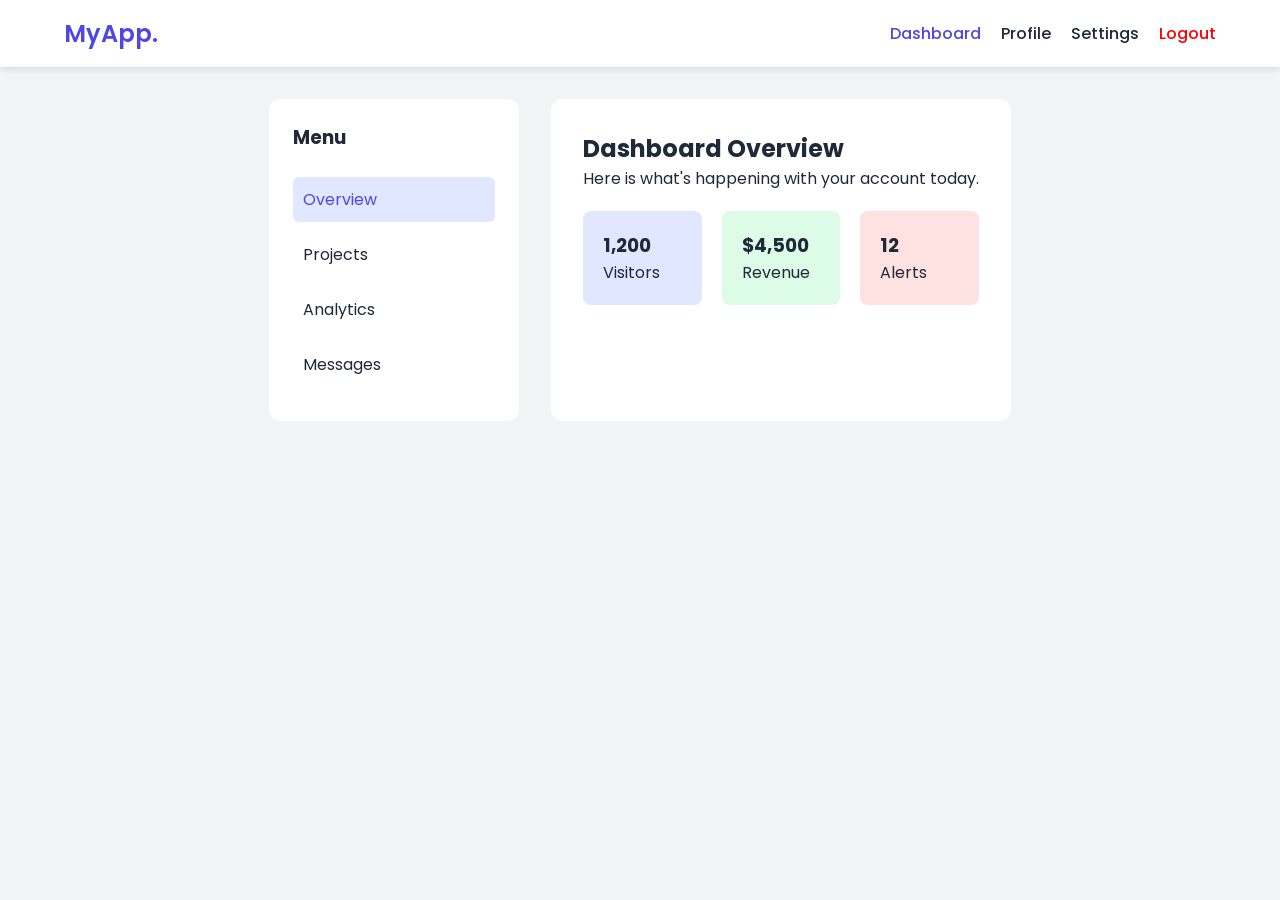
==== dashboard.html @ 430c703a "first commit" ====
<!DOCTYPE html>
<html lang="en">
<head>
    <meta charset="UTF-8">
    <title>Dashboard - MyApp</title>
    <link rel="stylesheet" href="style.css">
</head>
<body>
    <nav>
        <a href="index.html" class="logo">MyApp.</a>
        <ul class="nav-links">
            <li><a href="dashboard.html" class="active">Dashboard</a></li>
            <li><a href="profile.html">Profile</a></li>
            <li><a href="settings.html">Settings</a></li>
            <li><a href="signin.html" style="color: red;">Logout</a></li>
        </ul>
    </nav>

    <div class="container">
        <div class="dashboard-grid">
            <!-- Sidebar -->
            <aside class="sidebar">
                <h3>Menu</h3>
                <br>
                <ul>
                    <li><a href="dashboard.html" class="active">Overview</a></li>
                    <li><a href="#">Projects</a></li>
                    <li><a href="#">Analytics</a></li>
                    <li><a href="#">Messages</a></li>
                </ul>
            </aside>

            <!-- Main Content -->
            <main class="content-area">
                <h2>Dashboard Overview</h2>
                <p style="color: var(--text-light); margin-bottom: 20px;">Here is what's happening with your account today.</p>
                
                <div style="display: flex; gap: 20px; margin-top: 20px;">
                    <div style="background: #e0e7ff; padding: 20px; border-radius: 8px; flex: 1;">
                        <h3>1,200</h3>
                        <p>Visitors</p>
                    </div>
                    <div style="background: #dcfce7; padding: 20px; border-radius: 8px; flex: 1;">
                        <h3>$4,500</h3>
                        <p>Revenue</p>
                    </div>
                    <div style="background: #fee2e2; padding: 20px; border-radius: 8px; flex: 1;">
                        <h3>12</h3>
                        <p>Alerts</p>
                    </div>
                </div>
            </main>
        </div>
    </div>
</body>
</html>
---- style.css ----
/* style.css */
@import url('https://fonts.googleapis.com/css2?family=Poppins:wght@300;400;600&display=swap');

/* --- GLOBAL RESET --- */
* {
    margin: 0;
    padding: 0;
    box-sizing: border-box;
    font-family: 'Poppins', sans-serif;
}

/* --- COLOR PALETTE (Hardcoded) --- */
/* Primary: Indigo, Secondary: Dark Navy, BG: Light Gray */
body {
    background-color: #f3f4f6;
    color: #1f2937;
    display: flex;
    flex-direction: column;
    min-height: 100vh;
}

/* --- NAVIGATION BAR --- */
nav {
    background-color: #ffffff;
    padding: 1rem 5%;
    display: flex;
    justify-content: space-between;
    align-items: center;
    box-shadow: 0 4px 6px -1px rgba(0, 0, 0, 0.1);
    position: sticky;
    top: 0;
    z-index: 1000;
}

.logo {
    font-size: 1.5rem;
    font-weight: 600;
    color: #4f46e5; /* Primary Color */
    text-decoration: none;
}

.nav-links {
    list-style: none;
    display: flex;
    gap: 20px;
}

.nav-links a {
    text-decoration: none;
    color: #1f2937;
    font-weight: 500;
    transition: 0.3s;
}

.nav-links a:hover, .nav-links a.active {
    color: #4f46e5; /* Primary Color */
}

/* --- BUTTONS --- */
.btn-primary {
    background-color: #4f46e5; /* Primary Color */
    color: #ffffff;
    padding: 10px 20px;
    border-radius: 8px;
    text-decoration: none;
    border: none;
    cursor: pointer;
    transition: 0.3s;
    display: inline-block;
}

.btn-primary:hover {
    background-color: #1e1b4b; /* Secondary Color */
}

/* --- LAYOUT UTILITIES --- */
.container {
    max-width: 1200px;
    margin: 0 auto;
    padding: 2rem;
    flex: 1; /* Pushes footer down */
}

/* --- CARDS (Used for forms) --- */
.card {
    background: #ffffff;
    padding: 2rem;
    border-radius: 12px;
    box-shadow: 0 4px 6px -1px rgba(0, 0, 0, 0.1);
    max-width: 400px;
    margin: 50px auto;
}

/* --- FORMS --- */
.form-group {
    margin-bottom: 1rem;
}

.form-group label {
    display: block;
    margin-bottom: 0.5rem;
    color: #1f2937;
    font-size: 0.9rem;
}

.form-group input {
    width: 100%;
    padding: 10px;
    border: 1px solid #d1d5db;
    border-radius: 6px;
    outline: none;
}

.form-group input:focus {
    border-color: #4f46e5; /* Primary Color */
}

/* --- DASHBOARD SPECIFIC --- */
.dashboard-grid {
    display: grid;
    grid-template-columns: 250px 1fr;
    gap: 2rem;
}

.sidebar {
    background: #ffffff;
    padding: 1.5rem;
    border-radius: 12px;
    height: fit-content;
}

.sidebar ul {
    list-style: none;
}

.sidebar li {
    margin-bottom: 10px;
}

.sidebar a {
    text-decoration: none;
    color: #1f2937;
    display: block;
    padding: 10px;
    border-radius: 6px;
}

.sidebar a:hover, .sidebar a.active {
    background-color: #e0e7ff;
    color: #4f46e5;
}

.content-area {
    background: #ffffff;
    padding: 2rem;
    border-radius: 12px;
}

/* Mobile Responsive */
@media (max-width: 768px) {
    .dashboard-grid { grid-template-columns: 1fr; }
    .nav-links { display: none; } /* Simplified for mobile */
}
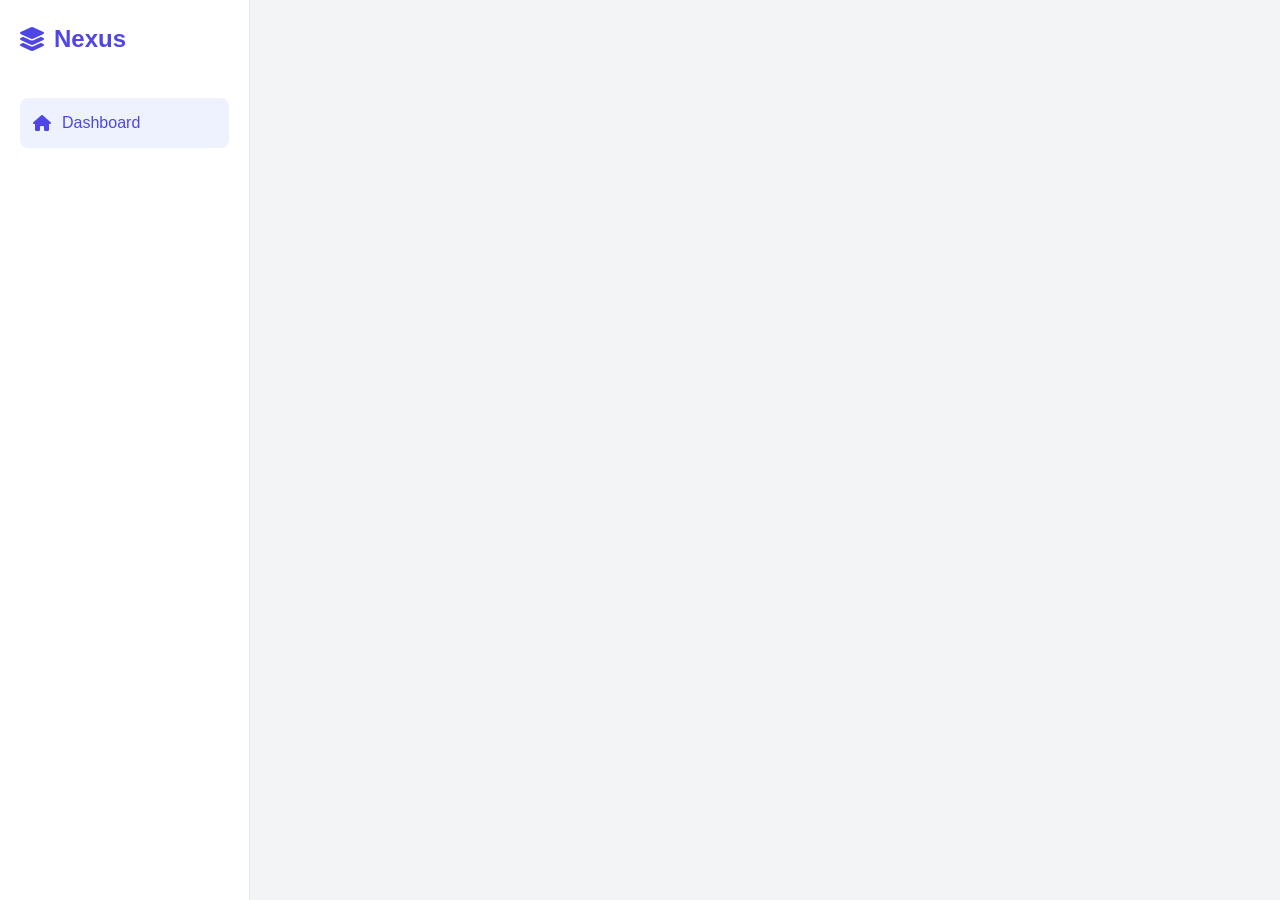
==== commit 03422c93: "first commit" ====
--- a/dashboard.html
+++ b/dashboard.html
@@ -2,55 +2,19 @@
 <html lang="en">
 <head>
     <meta charset="UTF-8">
-    <title>Dashboard - MyApp</title>
+    <meta name="viewport" content="width=device-width, initial-scale=1.0">
+    <title>Dashboard - Nexus</title>
     <link rel="stylesheet" href="style.css">
+    <link rel="stylesheet" href="https://cdnjs.cloudflare.com/ajax/libs/font-awesome/6.0.0/css/all.min.css">
 </head>
 <body>
-    <nav>
-        <a href="index.html" class="logo">MyApp.</a>
-        <ul class="nav-links">
-            <li><a href="dashboard.html" class="active">Dashboard</a></li>
-            <li><a href="profile.html">Profile</a></li>
-            <li><a href="settings.html">Settings</a></li>
-            <li><a href="signin.html" style="color: red;">Logout</a></li>
-        </ul>
-    </nav>
 
-    <div class="container">
-        <div class="dashboard-grid">
-            <!-- Sidebar -->
-            <aside class="sidebar">
-                <h3>Menu</h3>
-                <br>
-                <ul>
-                    <li><a href="dashboard.html" class="active">Overview</a></li>
-                    <li><a href="#">Projects</a></li>
-                    <li><a href="#">Analytics</a></li>
-                    <li><a href="#">Messages</a></li>
-                </ul>
-            </aside>
-
-            <!-- Main Content -->
-            <main class="content-area">
-                <h2>Dashboard Overview</h2>
-                <p style="color: var(--text-light); margin-bottom: 20px;">Here is what's happening with your account today.</p>
-                
-                <div style="display: flex; gap: 20px; margin-top: 20px;">
-                    <div style="background: #e0e7ff; padding: 20px; border-radius: 8px; flex: 1;">
-                        <h3>1,200</h3>
-                        <p>Visitors</p>
-                    </div>
-                    <div style="background: #dcfce7; padding: 20px; border-radius: 8px; flex: 1;">
-                        <h3>$4,500</h3>
-                        <p>Revenue</p>
-                    </div>
-                    <div style="background: #fee2e2; padding: 20px; border-radius: 8px; flex: 1;">
-                        <h3>12</h3>
-                        <p>Alerts</p>
-                    </div>
-                </div>
-            </main>
-        </div>
-    </div>
-</body>
-</html>+    <div class="dashboard-layout">
+        <!-- Sidebar -->
+        <aside class="sidebar">
+            <div class="logo">
+                <i class="fa-solid fa-layer-group"></i> Nexus
+            </div>
+            <ul class="nav-links">
+                <li><a href="dashboard.html" class="active"><i class="fa-solid fa-house"></i> Dashboard</a></li>
+                <li><a href="profile.html"><i class="fa
--- a/style.css
+++ b/style.css
@@ -1,163 +1,175 @@
-/* style.css */
-@import url('https://fonts.googleapis.com/css2?family=Poppins:wght@300;400;600&display=swap');
-
-/* --- GLOBAL RESET --- */
+/* --- 1. Global Reset & Typography --- */
 * {
     margin: 0;
     padding: 0;
     box-sizing: border-box;
-    font-family: 'Poppins', sans-serif;
 }
 
-/* --- COLOR PALETTE (Hardcoded) --- */
-/* Primary: Indigo, Secondary: Dark Navy, BG: Light Gray */
 body {
+    font-family: 'Segoe UI', Roboto, Helvetica, Arial, sans-serif;
     background-color: #f3f4f6;
     color: #1f2937;
+    line-height: 1.6;
+}
+
+a { text-decoration: none; color: inherit; transition: 0.3s; }
+ul { list-style: none; }
+
+/* --- 2. Utility Classes --- */
+.container {
+    max-width: 1200px;
+    margin: 0 auto;
+    padding: 0 20px;
+}
+
+.btn {
+    display: inline-block;
+    padding: 10px 20px;
+    border-radius: 8px;
+    font-weight: 600;
+    cursor: pointer;
+    border: none;
+    transition: all 0.3s ease;
+}
+
+.btn-primary {
+    background-color: #4f46e5; /* Indigo */
+    color: white;
+}
+
+.btn-primary:hover { background-color: #4338ca; }
+
+.btn-outline {
+    background-color: transparent;
+    border: 1px solid #e5e7eb;
+    color: #1f2937;
+}
+
+.btn-outline:hover { border-color: #4f46e5; color: #4f46e5; }
+
+.input-group { margin-bottom: 15px; }
+.input-group label { display: block; margin-bottom: 5px; font-size: 0.9rem; color: #6b7280; }
+.input-group input, .input-group select, .input-group textarea {
+    width: 100%;
+    padding: 10px;
+    border: 1px solid #e5e7eb;
+    border-radius: 8px;
+    font-size: 1rem;
+    outline: none;
+}
+.input-group input:focus { border-color: #4f46e5; box-shadow: 0 0 0 3px rgba(79, 70, 229, 0.1); }
+
+/* --- 3. Landing Page (Index) --- */
+.hero {
+    background: #ffffff;
+    padding: 80px 0;
+    text-align: center;
+}
+.hero h1 { font-size: 3rem; margin-bottom: 20px; color: #111827; }
+.hero p { font-size: 1.2rem; color: #6b7280; margin-bottom: 30px; max-width: 600px; margin-left: auto; margin-right: auto; }
+
+/* --- 4. Auth Pages (Login/Signup/Reset) --- */
+.auth-wrapper {
     display: flex;
-    flex-direction: column;
+    justify-content: center;
+    align-items: center;
+    min-height: 100vh;
+    background: linear-gradient(135deg, #e0e7ff 0%, #f3f4f6 100%);
+}
+
+.auth-card {
+    background: #ffffff;
+    padding: 40px;
+    border-radius: 12px;
+    box-shadow: 0 4px 6px -1px rgba(0, 0, 0, 0.1), 0 2px 4px -1px rgba(0, 0, 0, 0.06);
+    width: 100%;
+    max-width: 400px;
+}
+
+.auth-header { text-align: center; margin-bottom: 30px; }
+.auth-header h2 { font-size: 1.8rem; margin-bottom: 10px; }
+.auth-header p { color: #6b7280; font-size: 0.9rem; }
+
+/* --- 5. Dashboard Layout --- */
+.dashboard-layout {
+    display: flex;
     min-height: 100vh;
 }
 
-/* --- NAVIGATION BAR --- */
-nav {
-    background-color: #ffffff;
-    padding: 1rem 5%;
+.sidebar {
+    width: 250px;
+    background: #ffffff;
+    border-right: 1px solid #e5e7eb;
+    padding: 20px;
+    display: flex;
+    flex-direction: column;
+}
+
+.logo { font-size: 1.5rem; font-weight: bold; color: #4f46e5; margin-bottom: 40px; display: flex; align-items: center; gap: 10px; }
+.nav-links li { margin-bottom: 10px; }
+.nav-links a {
+    display: flex;
+    align-items: center;
+    padding: 12px;
+    border-radius: 8px;
+    color: #6b7280;
+    font-weight: 500;
+}
+.nav-links a:hover, .nav-links a.active { background-color: #eef2ff; color: #4f46e5; }
+.nav-links a i { margin-right: 10px; width: 20px; text-align: center; }
+
+.main-content { flex: 1; padding: 30px; overflow-y: auto; }
+
+.top-bar {
     display: flex;
     justify-content: space-between;
     align-items: center;
-    box-shadow: 0 4px 6px -1px rgba(0, 0, 0, 0.1);
-    position: sticky;
-    top: 0;
-    z-index: 1000;
+    margin-bottom: 30px;
 }
 
-.logo {
-    font-size: 1.5rem;
-    font-weight: 600;
-    color: #4f46e5; /* Primary Color */
-    text-decoration: none;
+/* --- 6. Cards & Grids --- */
+.card {
+    background: #ffffff;
+    padding: 25px;
+    border-radius: 12px;
+    box-shadow: 0 4px 6px -1px rgba(0, 0, 0, 0.1), 0 2px 4px -1px rgba(0, 0, 0, 0.06);
+    margin-bottom: 20px;
 }
 
-.nav-links {
-    list-style: none;
+.grid-2 { display: grid; grid-template-columns: 1fr 1fr; gap: 20px; }
+.grid-3 { display: grid; grid-template-columns: repeat(3, 1fr); gap: 20px; }
+
+.stat-card { text-align: center; }
+.stat-card h3 { font-size: 2rem; color: #4f46e5; margin-bottom: 5px; }
+.stat-card p { color: #6b7280; }
+
+/* --- 7. Profile Specifics --- */
+.profile-header {
+    background: #ffffff;
+    padding: 30px;
+    border-radius: 12px;
     display: flex;
-    gap: 20px;
+    align-items: center;
+    gap: 30px;
+    margin-bottom: 20px;
+}
+.avatar {
+    width: 100px;
+    height: 100px;
+    background-color: #e0e7ff;
+    border-radius: 50%;
+    display: flex;
+    align-items: center;
+    justify-content: center;
+    font-size: 2rem;
+    color: #4f46e5;
+    font-weight: bold;
 }
 
-.nav-links a {
-    text-decoration: none;
-    color: #1f2937;
-    font-weight: 500;
-    transition: 0.3s;
-}
-
-.nav-links a:hover, .nav-links a.active {
-    color: #4f46e5; /* Primary Color */
-}
-
-/* --- BUTTONS --- */
-.btn-primary {
-    background-color: #4f46e5; /* Primary Color */
-    color: #ffffff;
-    padding: 10px 20px;
-    border-radius: 8px;
-    text-decoration: none;
-    border: none;
-    cursor: pointer;
-    transition: 0.3s;
-    display: inline-block;
-}
-
-.btn-primary:hover {
-    background-color: #1e1b4b; /* Secondary Color */
-}
-
-/* --- LAYOUT UTILITIES --- */
-.container {
-    max-width: 1200px;
-    margin: 0 auto;
-    padding: 2rem;
-    flex: 1; /* Pushes footer down */
-}
-
-/* --- CARDS (Used for forms) --- */
-.card {
-    background: #ffffff;
-    padding: 2rem;
-    border-radius: 12px;
-    box-shadow: 0 4px 6px -1px rgba(0, 0, 0, 0.1);
-    max-width: 400px;
-    margin: 50px auto;
-}
-
-/* --- FORMS --- */
-.form-group {
-    margin-bottom: 1rem;
-}
-
-.form-group label {
-    display: block;
-    margin-bottom: 0.5rem;
-    color: #1f2937;
-    font-size: 0.9rem;
-}
-
-.form-group input {
-    width: 100%;
-    padding: 10px;
-    border: 1px solid #d1d5db;
-    border-radius: 6px;
-    outline: none;
-}
-
-.form-group input:focus {
-    border-color: #4f46e5; /* Primary Color */
-}
-
-/* --- DASHBOARD SPECIFIC --- */
-.dashboard-grid {
-    display: grid;
-    grid-template-columns: 250px 1fr;
-    gap: 2rem;
-}
-
-.sidebar {
-    background: #ffffff;
-    padding: 1.5rem;
-    border-radius: 12px;
-    height: fit-content;
-}
-
-.sidebar ul {
-    list-style: none;
-}
-
-.sidebar li {
-    margin-bottom: 10px;
-}
-
-.sidebar a {
-    text-decoration: none;
-    color: #1f2937;
-    display: block;
-    padding: 10px;
-    border-radius: 6px;
-}
-
-.sidebar a:hover, .sidebar a.active {
-    background-color: #e0e7ff;
-    color: #4f46e5;
-}
-
-.content-area {
-    background: #ffffff;
-    padding: 2rem;
-    border-radius: 12px;
-}
-
-/* Mobile Responsive */
+/* --- 8. Responsive --- */
 @media (max-width: 768px) {
-    .dashboard-grid { grid-template-columns: 1fr; }
-    .nav-links { display: none; } /* Simplified for mobile */
+    .dashboard-layout { flex-direction: column; }
+    .sidebar { width: 100%; border-right: none; border-bottom: 1px solid #e5e7eb; }
+    .grid-2, .grid-3 { grid-template-columns: 1fr; }
+    .profile-header { flex-direction: column; text-align: center; }
 }
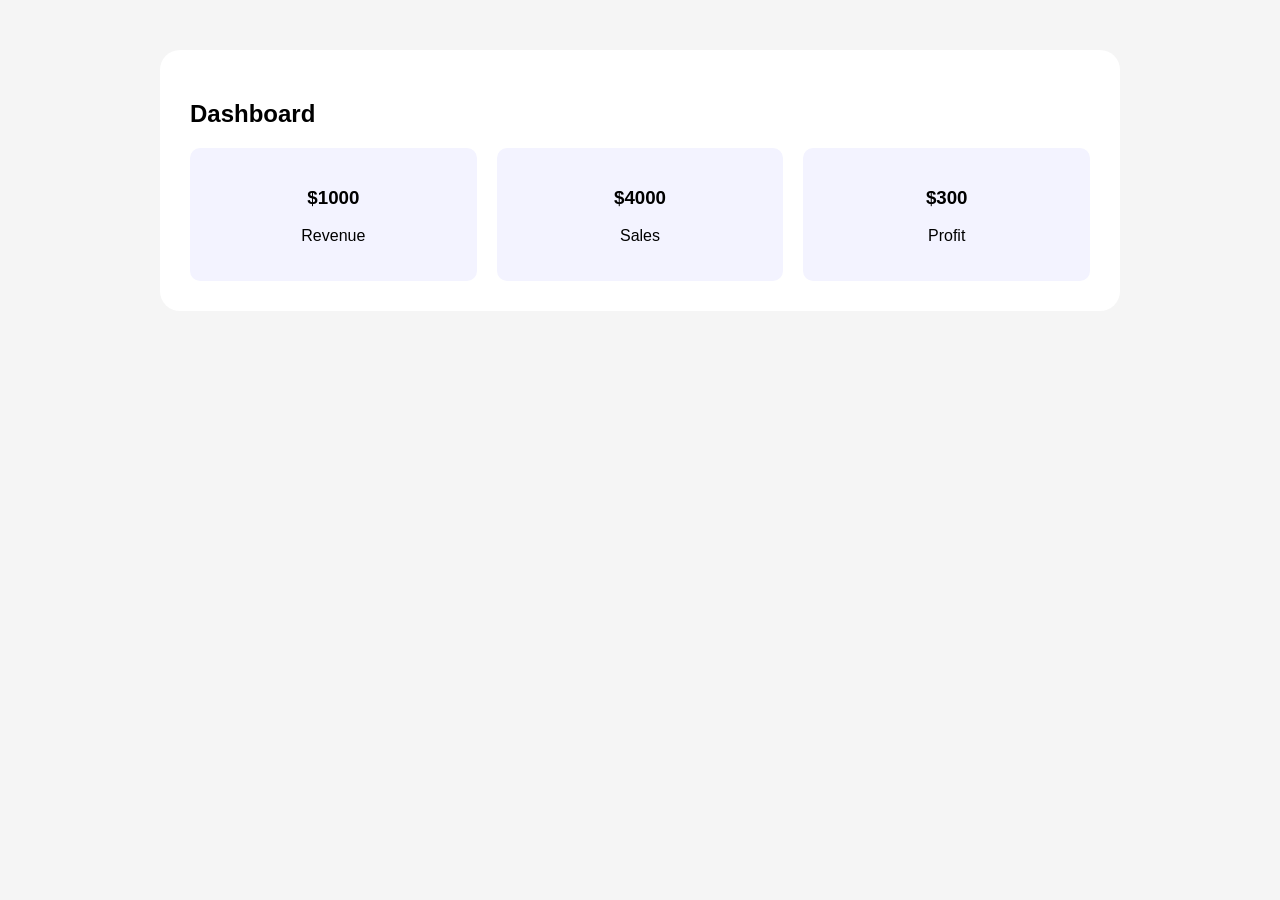
==== commit 0f911e26: "first commit" ====
--- a/dashboard.html
+++ b/dashboard.html
@@ -1,20 +1,36 @@
 <!DOCTYPE html>
-<html lang="en">
+<html>
 <head>
-    <meta charset="UTF-8">
-    <meta name="viewport" content="width=device-width, initial-scale=1.0">
-    <title>Dashboard - Nexus</title>
-    <link rel="stylesheet" href="style.css">
-    <link rel="stylesheet" href="https://cdnjs.cloudflare.com/ajax/libs/font-awesome/6.0.0/css/all.min.css">
+<title>Dashboard</title>
+<link rel="stylesheet" href="style.css">
 </head>
+
 <body>
 
-    <div class="dashboard-layout">
-        <!-- Sidebar -->
-        <aside class="sidebar">
-            <div class="logo">
-                <i class="fa-solid fa-layer-group"></i> Nexus
-            </div>
-            <ul class="nav-links">
-                <li><a href="dashboard.html" class="active"><i class="fa-solid fa-house"></i> Dashboard</a></li>
-                <li><a href="profile.html"><i class="fa+<div class="dashboard">
+
+<h2>Dashboard</h2>
+
+<div class="stats">
+
+<div class="stat">
+<h3>$1000</h3>
+<p>Revenue</p>
+</div>
+
+<div class="stat">
+<h3>$4000</h3>
+<p>Sales</p>
+</div>
+
+<div class="stat">
+<h3>$300</h3>
+<p>Profit</p>
+</div>
+
+</div>
+
+</div>
+
+</body>
+</html>
--- a/style.css
+++ b/style.css
@@ -1,175 +1,152 @@
-/* --- 1. Global Reset & Typography --- */
-* {
-    margin: 0;
-    padding: 0;
-    box-sizing: border-box;
+body{
+font-family:Arial, sans-serif;
+margin:0;
+background:#f5f5f5;
 }
 
-body {
-    font-family: 'Segoe UI', Roboto, Helvetica, Arial, sans-serif;
-    background-color: #f3f4f6;
-    color: #1f2937;
-    line-height: 1.6;
+/* NAVBAR */
+
+nav{
+background:#1e88e5;
+color:white;
+display:flex;
+justify-content:space-between;
+padding:15px 40px;
 }
 
-a { text-decoration: none; color: inherit; transition: 0.3s; }
-ul { list-style: none; }
-
-/* --- 2. Utility Classes --- */
-.container {
-    max-width: 1200px;
-    margin: 0 auto;
-    padding: 0 20px;
+nav ul{
+display:flex;
+gap:20px;
+list-style:none;
 }
 
-.btn {
-    display: inline-block;
-    padding: 10px 20px;
-    border-radius: 8px;
-    font-weight: 600;
-    cursor: pointer;
-    border: none;
-    transition: all 0.3s ease;
+nav a{
+color:white;
+text-decoration:none;
+font-weight:bold;
 }
 
-.btn-primary {
-    background-color: #4f46e5; /* Indigo */
-    color: white;
+/* HERO */
+
+.hero{
+text-align:center;
+margin-top:120px;
 }
 
-.btn-primary:hover { background-color: #4338ca; }
-
-.btn-outline {
-    background-color: transparent;
-    border: 1px solid #e5e7eb;
-    color: #1f2937;
+.hero button{
+padding:10px 20px;
+margin:10px;
+border-radius:5px;
+border:none;
+cursor:pointer;
 }
 
-.btn-outline:hover { border-color: #4f46e5; color: #4f46e5; }
-
-.input-group { margin-bottom: 15px; }
-.input-group label { display: block; margin-bottom: 5px; font-size: 0.9rem; color: #6b7280; }
-.input-group input, .input-group select, .input-group textarea {
-    width: 100%;
-    padding: 10px;
-    border: 1px solid #e5e7eb;
-    border-radius: 8px;
-    font-size: 1rem;
-    outline: none;
-}
-.input-group input:focus { border-color: #4f46e5; box-shadow: 0 0 0 3px rgba(79, 70, 229, 0.1); }
-
-/* --- 3. Landing Page (Index) --- */
-.hero {
-    background: #ffffff;
-    padding: 80px 0;
-    text-align: center;
-}
-.hero h1 { font-size: 3rem; margin-bottom: 20px; color: #111827; }
-.hero p { font-size: 1.2rem; color: #6b7280; margin-bottom: 30px; max-width: 600px; margin-left: auto; margin-right: auto; }
-
-/* --- 4. Auth Pages (Login/Signup/Reset) --- */
-.auth-wrapper {
-    display: flex;
-    justify-content: center;
-    align-items: center;
-    min-height: 100vh;
-    background: linear-gradient(135deg, #e0e7ff 0%, #f3f4f6 100%);
+.primary{
+background:#2e2bd6;
+color:white;
 }
 
-.auth-card {
-    background: #ffffff;
-    padding: 40px;
-    border-radius: 12px;
-    box-shadow: 0 4px 6px -1px rgba(0, 0, 0, 0.1), 0 2px 4px -1px rgba(0, 0, 0, 0.06);
-    width: 100%;
-    max-width: 400px;
+.secondary{
+background:white;
+border:1px solid #2e2bd6;
 }
 
-.auth-header { text-align: center; margin-bottom: 30px; }
-.auth-header h2 { font-size: 1.8rem; margin-bottom: 10px; }
-.auth-header p { color: #6b7280; font-size: 0.9rem; }
+/* CARD */
 
-/* --- 5. Dashboard Layout --- */
-.dashboard-layout {
-    display: flex;
-    min-height: 100vh;
+.card{
+width:350px;
+background:white;
+margin:80px auto;
+padding:30px;
+border-radius:20px;
+box-shadow:0 4px 10px rgba(0,0,0,0.1);
 }
 
-.sidebar {
-    width: 250px;
-    background: #ffffff;
-    border-right: 1px solid #e5e7eb;
-    padding: 20px;
-    display: flex;
-    flex-direction: column;
+/* INPUT */
+
+input{
+width:100%;
+padding:10px;
+margin-top:6px;
+margin-bottom:15px;
+border-radius:8px;
+border:1px solid #ccc;
 }
 
-.logo { font-size: 1.5rem; font-weight: bold; color: #4f46e5; margin-bottom: 40px; display: flex; align-items: center; gap: 10px; }
-.nav-links li { margin-bottom: 10px; }
-.nav-links a {
-    display: flex;
-    align-items: center;
-    padding: 12px;
-    border-radius: 8px;
-    color: #6b7280;
-    font-weight: 500;
-}
-.nav-links a:hover, .nav-links a.active { background-color: #eef2ff; color: #4f46e5; }
-.nav-links a i { margin-right: 10px; width: 20px; text-align: center; }
+/* BUTTON */
 
-.main-content { flex: 1; padding: 30px; overflow-y: auto; }
-
-.top-bar {
-    display: flex;
-    justify-content: space-between;
-    align-items: center;
-    margin-bottom: 30px;
+.btn{
+width:100%;
+padding:10px;
+background:#2e2bd6;
+color:white;
+border:none;
+border-radius:6px;
+cursor:pointer;
 }
 
-/* --- 6. Cards & Grids --- */
-.card {
-    background: #ffffff;
-    padding: 25px;
-    border-radius: 12px;
-    box-shadow: 0 4px 6px -1px rgba(0, 0, 0, 0.1), 0 2px 4px -1px rgba(0, 0, 0, 0.06);
-    margin-bottom: 20px;
+.row{
+display:flex;
+justify-content:space-between;
+font-size:14px;
+margin-bottom:10px;
 }
 
-.grid-2 { display: grid; grid-template-columns: 1fr 1fr; gap: 20px; }
-.grid-3 { display: grid; grid-template-columns: repeat(3, 1fr); gap: 20px; }
+/* DASHBOARD */
 
-.stat-card { text-align: center; }
-.stat-card h3 { font-size: 2rem; color: #4f46e5; margin-bottom: 5px; }
-.stat-card p { color: #6b7280; }
-
-/* --- 7. Profile Specifics --- */
-.profile-header {
-    background: #ffffff;
-    padding: 30px;
-    border-radius: 12px;
-    display: flex;
-    align-items: center;
-    gap: 30px;
-    margin-bottom: 20px;
-}
-.avatar {
-    width: 100px;
-    height: 100px;
-    background-color: #e0e7ff;
-    border-radius: 50%;
-    display: flex;
-    align-items: center;
-    justify-content: center;
-    font-size: 2rem;
-    color: #4f46e5;
-    font-weight: bold;
+.dashboard{
+width:900px;
+margin:50px auto;
+background:white;
+padding:30px;
+border-radius:20px;
 }
 
-/* --- 8. Responsive --- */
-@media (max-width: 768px) {
-    .dashboard-layout { flex-direction: column; }
-    .sidebar { width: 100%; border-right: none; border-bottom: 1px solid #e5e7eb; }
-    .grid-2, .grid-3 { grid-template-columns: 1fr; }
-    .profile-header { flex-direction: column; text-align: center; }
+.stats{
+display:flex;
+gap:20px;
+margin-top:20px;
+}
+
+.stat{
+flex:1;
+background:#f3f3ff;
+padding:20px;
+border-radius:10px;
+text-align:center;
+}
+
+/* PROFILE */
+
+.profile{
+width:700px;
+margin:50px auto;
+background:white;
+padding:30px;
+border-radius:20px;
+}
+
+.profile img{
+width:120px;
+border-radius:50%;
+}
+
+.actions{
+margin-top:20px;
+}
+
+.save{
+background:#2e2bd6;
+color:white;
+padding:10px 20px;
+border:none;
+border-radius:6px;
+}
+
+.delete{
+background:red;
+color:white;
+padding:10px 20px;
+border:none;
+border-radius:6px;
 }
